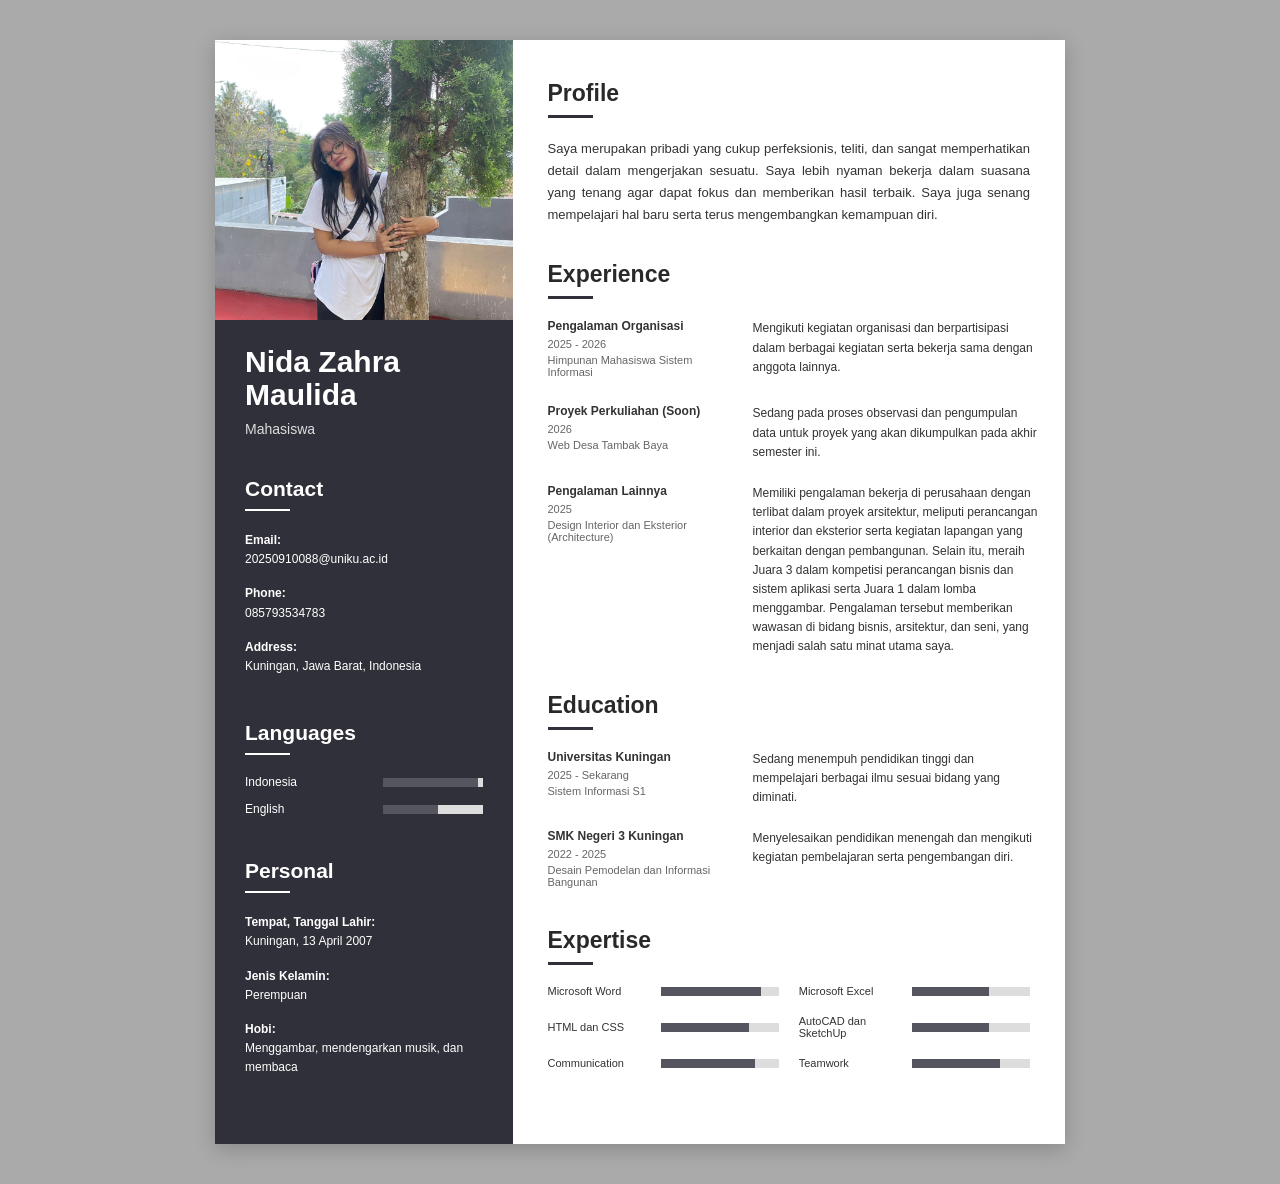
==== TUGAS/TUGAS_WEB DESAIN_NIDAZM_20250910088/CV_BiodataDiri/index.html @ cea7f36b "Menambahkan Modul 1, Modul 2, dan Tugas Web Desain" ====
<!DOCTYPE html>
<html lang="id">
<head>
    <meta charset="UTF-8">
    <meta name="viewport" content="width=device-width, initial-scale=1.0">
    <title>CV Biodata Diri</title>
    <link rel="stylesheet" href="style.css">
</head>
<body>

    <div class="cv-container">

        <!-- KOLOM KIRI -->
        <aside class="sidebar">

            <img src="images/NIDA.jpeg" 
            alt="Foto Profil" 
            class="profile-photo">

            <div class="identity">
                <h1>Nida Zahra Maulida</h1>
                <p class="job-title">Mahasiswa</p>
            </div>

            <!-- Kontak -->
            <section class="side-section">
                <h2>Contact</h2>
                <div class="line"></div>

                <p><strong>Email:</strong><br>
                20250910088@uniku.ac.id</p>

                <p><strong>Phone:</strong><br>
                085793534783</p>

                <p><strong>Address:</strong><br>
                Kuningan, Jawa Barat, Indonesia</p>
            </section>

            <!-- Bahasa -->
            <section class="side-section">
                <h2>Languages</h2>
                <div class="line"></div>

                <div class="skill-bar">
                    <span>Indonesia</span>
                    <div class="bar">
                        <div class="fill indonesia"></div>
                    </div>
                </div>

                <div class="skill-bar">
                    <span>English</span>
                    <div class="bar">
                        <div class="fill english"></div>
                    </div>
                </div>
            </section>

            <!-- Informasi tambahan -->
            <section class="side-section">
                <h2>Personal</h2>
                <div class="line"></div>

                <p><strong>Tempat, Tanggal Lahir:</strong><br>
                Kuningan, 13 April 2007</p>

                <p><strong>Jenis Kelamin:</strong><br>
                Perempuan</p>

                <p><strong>Hobi:</strong><br>
                Menggambar, mendengarkan musik, dan membaca</p>
            </section>

        </aside>


        <!-- KOLOM KANAN -->
        <main class="content">

            <!-- Profil -->
            <section class="content-section">
                <h2>Profile</h2>
                <div class="underline"></div>

                <p>
                    Saya merupakan pribadi yang cukup perfeksionis,
                    teliti, dan sangat memperhatikan detail dalam
                    mengerjakan sesuatu. Saya lebih nyaman bekerja
                    dalam suasana yang tenang agar dapat fokus dan
                    memberikan hasil terbaik. Saya juga senang
                    mempelajari hal baru serta terus mengembangkan
                    kemampuan diri.
                </p>
            </section>


            <!-- Pengalaman -->
            <section class="content-section">
                <h2>Experience</h2>
                <div class="underline"></div>

                <div class="experience-item">
                    <div class="item-title">
                        <strong>Pengalaman Organisasi</strong>
                        <span>2025 - 2026</span>
                        <small>Himpunan Mahasiswa Sistem Informasi</small>
                    </div>

                    <p>
                        Mengikuti kegiatan organisasi dan berpartisipasi
                        dalam berbagai kegiatan serta bekerja sama
                        dengan anggota lainnya.
                    </p>
                </div>

                <div class="experience-item">
                    <div class="item-title">
                        <strong>Proyek Perkuliahan (Soon)</strong>
                        <span>2026</span>
                        <small>Web Desa Tambak Baya</small>
                    </div>

                    <p>
                        Sedang pada proses observasi dan pengumpulan data untuk proyek yang akan dikumpulkan pada akhir semester ini.
                    </p>
                </div>

                <div class="experience-item">
                    <div class="item-title">
                        <strong>Pengalaman Lainnya</strong>
                        <span>2025</span>
                        <small>Design Interior dan Eksterior (Architecture)</small>
                    </div>

                    <p>
                        Memiliki pengalaman bekerja di perusahaan dengan terlibat dalam proyek arsitektur, meliputi perancangan interior dan eksterior serta kegiatan lapangan yang berkaitan dengan pembangunan. Selain itu, meraih Juara 3 dalam kompetisi perancangan bisnis dan sistem aplikasi serta Juara 1 dalam lomba menggambar. Pengalaman tersebut memberikan wawasan di bidang bisnis, arsitektur, dan seni, yang menjadi salah satu minat utama saya. 
                    </p>
                </div>
            </section>


            <!-- Pendidikan -->
            <section class="content-section">
                <h2>Education</h2>
                <div class="underline"></div>

                <div class="education-item">
                    <div>
                        <strong>Universitas Kuningan</strong>
                        <span>2025 - Sekarang</span>
                        <small>Sistem Informasi S1</small>
                    </div>

                    <p>
                        Sedang menempuh pendidikan tinggi dan
                        mempelajari berbagai ilmu sesuai bidang
                        yang diminati.
                    </p>
                </div>

                <div class="education-item">
                    <div>
                        <strong>SMK Negeri 3 Kuningan</strong>
                        <span>2022 - 2025</span>
                        <small>Desain Pemodelan dan Informasi Bangunan</small>
                    </div>

                    <p>
                        Menyelesaikan pendidikan menengah dan
                        mengikuti kegiatan pembelajaran serta
                        pengembangan diri.
                    </p>
                </div>
            </section>


            <!-- Keahlian -->
            <section class="content-section">
                <h2>Expertise</h2>
                <div class="underline"></div>

                <div class="expertise-grid">

                    <div class="expertise-item">
                        <span>Microsoft Word</span>
                        <div class="bar">
                            <div class="fill word"></div>
                        </div>
                    </div>

                    <div class="expertise-item">
                        <span>Microsoft Excel</span>
                        <div class="bar">
                            <div class="fill excel"></div>
                        </div>
                    </div>

                    <div class="expertise-item">
                        <span>HTML dan CSS</span>
                        <div class="bar">
                            <div class="fill html"></div>
                        </div>
                    </div>

                    <div class="expertise-item">
                        <span>AutoCAD dan SketchUp</span>
                        <div class="bar">
                            <div class="fill css"></div>
                        </div>
                    </div>

                    <div class="expertise-item">
                        <span>Communication</span>
                        <div class="bar">
                            <div class="fill communication"></div>
                        </div>
                    </div>

                    <div class="expertise-item">
                        <span>Teamwork</span>
                        <div class="bar">
                            <div class="fill teamwork"></div>
                        </div>
                    </div>

                </div>
            </section>

        </main>

    </div>

</body>
</html>
---- TUGAS/TUGAS_WEB DESAIN_NIDAZM_20250910088/CV_BiodataDiri/style.css ----
/* Pengaturan dasar */
* {
    margin: 0;
    padding: 0;
    box-sizing: border-box;
}

body {
    font-family: Arial, sans-serif;
    background-color: #aaaaaa;
    color: #333333;
    padding: 40px 15px;
}

/* Kotak utama CV */
.cv-container {
    width: 850px;
    max-width: 100%;
    margin: auto;
    background-color: white;
    display: flex;
    box-shadow: 0 5px 20px rgba(0, 0, 0, 0.2);
}

/* Kolom kiri */
.sidebar {
    width: 35%;
    background-color: #30303a;
    color: white;
    padding-bottom: 30px;
}

.profile-photo {
    width: 100%;
    height: 280px;
    object-fit: cover;
    display: block;
}

.identity {
    padding: 25px 30px;
}

.identity h1 {
    font-size: 30px;
    line-height: 1.1;
    margin-bottom: 10px;
}

.job-title {
    font-size: 14px;
    color: #dddddd;
}

/* Bagian sidebar */
.side-section {
    padding: 15px 30px;
}

.side-section h2 {
    font-size: 21px;
    margin-bottom: 8px;
}

.line {
    width: 45px;
    height: 2px;
    background-color: white;
    margin-bottom: 20px;
}

.side-section p {
    font-size: 12px;
    line-height: 1.6;
    margin-bottom: 15px;
}

/* Bar kemampuan */
.skill-bar {
    display: flex;
    align-items: center;
    justify-content: space-between;
    margin-bottom: 13px;
    font-size: 12px;
    gap: 10px;
}

.bar {
    width: 100px;
    height: 9px;
    background-color: #dddddd;
}

.fill {
    height: 100%;
    background-color: #55555f;
}

.indonesia {
    width: 95%;
}

.english {
    width: 55%;
}

/* Kolom kanan */
.content {
    width: 65%;
    padding: 40px 35px;
}

.content-section {
    margin-bottom: 35px;
}

.content-section h2 {
    font-size: 23px;
    color: #292929;
    margin-bottom: 8px;
}

.underline {
    width: 45px;
    height: 3px;
    background-color: #30303a;
    margin-bottom: 20px;
}

.content-section > p {
    font-size: 13px;
    line-height: 1.7;
    text-align: justify;
}

/* Pengalaman */
.experience-item,
.education-item {
    display: grid;
    grid-template-columns: 40% 60%;
    gap: 12px;
    margin-bottom: 22px;
}

.item-title strong,
.education-item strong {
    display: block;
    font-size: 12px;
    margin-bottom: 5px;
}

.item-title span,
.education-item span,
.item-title small,
.education-item small {
    display: block;
    font-size: 11px;
    color: #666666;
    margin-bottom: 4px;
}

.experience-item p,
.education-item p {
    font-size: 12px;
    line-height: 1.6;
}

/* Keahlian */
.expertise-grid {
    display: grid;
    grid-template-columns: 1fr 1fr;
    gap: 18px 20px;
}

.expertise-item {
    display: flex;
    align-items: center;
    gap: 8px;
    font-size: 11px;
}

.expertise-item span {
    width: 105px;
}

.expertise-item .bar {
    flex: 1;
    min-width: 35px;
}

/* Ukuran kemampuan */
.word {
    width: 85%;
}

.excel {
    width: 65%;
}

.html {
    width: 75%;
}

.css {
    width: 65%;
}

.communication {
    width: 80%;
}

.teamwork {
    width: 75%;
}

/* Tampilan HP */
@media screen and (max-width: 650px) {
    body {
        padding: 15px;
    }

    .cv-container {
        flex-direction: column;
    }

    .sidebar,
    .content {
        width: 100%;
    }

    .profile-photo {
        height: 300px;
    }

    .content {
        padding: 30px 25px;
    }

    .experience-item,
    .education-item {
        grid-template-columns: 1fr;
        gap: 5px;
    }
}

@media print {
    body {
        background-color: white;
        padding: 0;
    }

    .cv-container {
        width: 100%;
        box-shadow: none;
    }
}
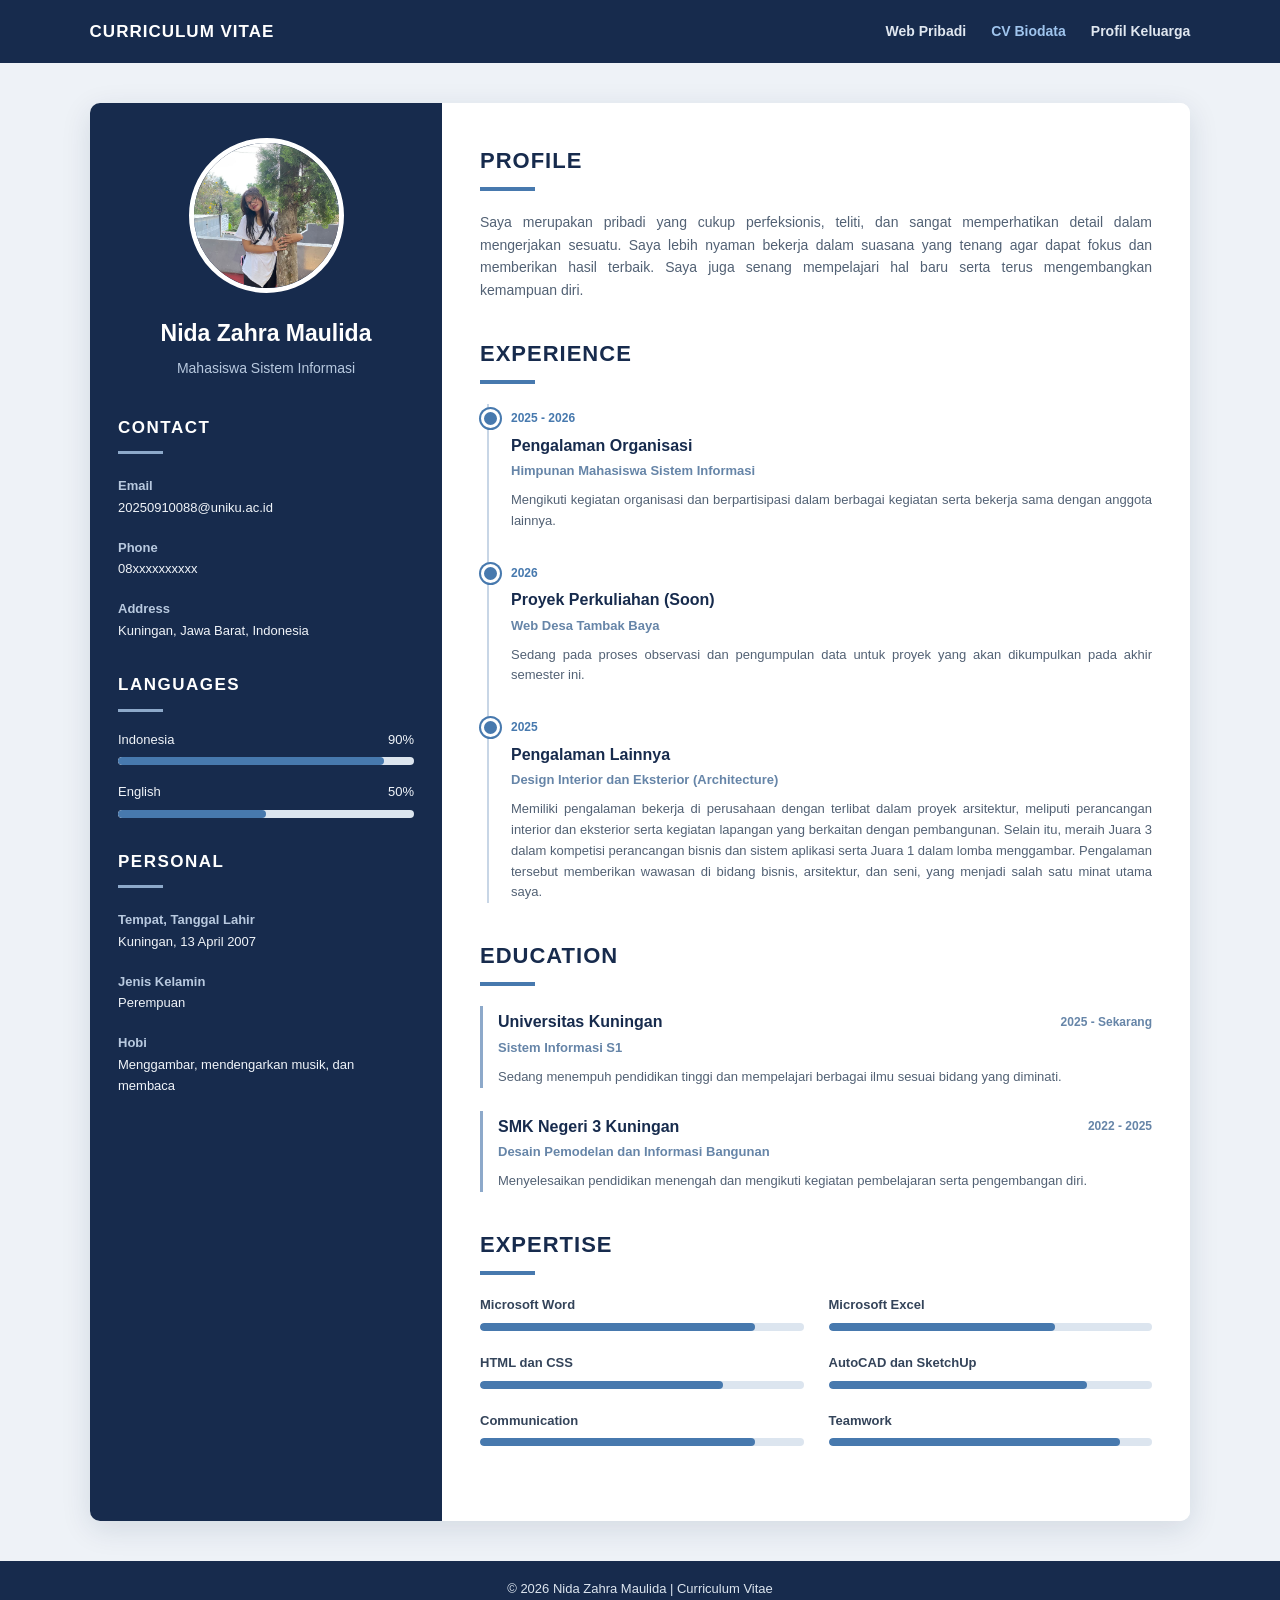
==== commit 2b2e7244: "Memperbarui CV dan Profil Keluarga serta menambahkan Web Profile" ====
--- a/TUGAS/TUGAS_WEB DESAIN_NIDAZM_20250910088/CV_BiodataDiri/index.html
+++ b/TUGAS/TUGAS_WEB DESAIN_NIDAZM_20250910088/CV_BiodataDiri/index.html
@@ -1,87 +1,117 @@
-
 <!DOCTYPE html>
 <html lang="id">
 <head>
     <meta charset="UTF-8">
     <meta name="viewport" content="width=device-width, initial-scale=1.0">
-    <title>CV Biodata Diri</title>
+    <title>CV - Nida Zahra Maulida</title>
     <link rel="stylesheet" href="style.css">
 </head>
+
 <body>
 
+    <!-- NAVIGASI -->
+    <nav class="navbar">
+        <div class="nav-logo">CURRICULUM VITAE</div>
+
+        <div class="nav-links">
+            <a href="../../Tugas_Web_Profile/profile.html">Web Pribadi</a>
+            <a href="index.html" class="active">CV Biodata</a>
+            <a href="../Profil_Keluarga/index.html">Profil Keluarga</a>
+        </div>
+    </nav>
+
+    <!-- CONTAINER CV -->
     <div class="cv-container">
 
-        <!-- KOLOM KIRI -->
+        <!-- SIDEBAR KIRI -->
         <aside class="sidebar">
 
-            <img src="images/NIDA.jpeg" 
-            alt="Foto Profil" 
-            class="profile-photo">
-
-            <div class="identity">
+            <div class="profile">
+                <img src="images/NIDA.jpeg" alt="Foto Nida Zahra Maulida">
+
                 <h1>Nida Zahra Maulida</h1>
-                <p class="job-title">Mahasiswa</p>
+                <p>Mahasiswa Sistem Informasi</p>
             </div>
 
-            <!-- Kontak -->
+            <!-- CONTACT -->
             <section class="side-section">
-                <h2>Contact</h2>
+                <h2>CONTACT</h2>
+
                 <div class="line"></div>
 
-                <p><strong>Email:</strong><br>
-                20250910088@uniku.ac.id</p>
-
-                <p><strong>Phone:</strong><br>
-                085793534783</p>
-
-                <p><strong>Address:</strong><br>
-                Kuningan, Jawa Barat, Indonesia</p>
-            </section>
-
-            <!-- Bahasa -->
+                <div class="contact-item">
+                    <strong>Email</strong>
+                    <p>20250910088@uniku.ac.id</p>
+                </div>
+
+                <div class="contact-item">
+                    <strong>Phone</strong>
+                    <p>08xxxxxxxxxx</p>
+                </div>
+
+                <div class="contact-item">
+                    <strong>Address</strong>
+                    <p>Kuningan, Jawa Barat, Indonesia</p>
+                </div>
+            </section>
+
+            <!-- LANGUAGES -->
             <section class="side-section">
-                <h2>Languages</h2>
+                <h2>LANGUAGES</h2>
+
                 <div class="line"></div>
 
-                <div class="skill-bar">
-                    <span>Indonesia</span>
+                <div class="skill">
+                    <div class="skill-info">
+                        <span>Indonesia</span>
+                        <span>90%</span>
+                    </div>
                     <div class="bar">
                         <div class="fill indonesia"></div>
                     </div>
                 </div>
 
-                <div class="skill-bar">
-                    <span>English</span>
+                <div class="skill">
+                    <div class="skill-info">
+                        <span>English</span>
+                        <span>50%</span>
+                    </div>
                     <div class="bar">
                         <div class="fill english"></div>
                     </div>
                 </div>
             </section>
 
-            <!-- Informasi tambahan -->
+            <!-- PERSONAL -->
             <section class="side-section">
-                <h2>Personal</h2>
+                <h2>PERSONAL</h2>
+
                 <div class="line"></div>
 
-                <p><strong>Tempat, Tanggal Lahir:</strong><br>
-                Kuningan, 13 April 2007</p>
-
-                <p><strong>Jenis Kelamin:</strong><br>
-                Perempuan</p>
-
-                <p><strong>Hobi:</strong><br>
-                Menggambar, mendengarkan musik, dan membaca</p>
+                <div class="contact-item">
+                    <strong>Tempat, Tanggal Lahir</strong>
+                    <p>Kuningan, 13 April 2007</p>
+                </div>
+
+                <div class="contact-item">
+                    <strong>Jenis Kelamin</strong>
+                    <p>Perempuan</p>
+                </div>
+
+                <div class="contact-item">
+                    <strong>Hobi</strong>
+                    <p>Menggambar, mendengarkan musik, dan membaca</p>
+                </div>
             </section>
 
         </aside>
 
-
-        <!-- KOLOM KANAN -->
+        <!-- KONTEN KANAN -->
         <main class="content">
 
-            <!-- Profil -->
-            <section class="content-section">
-                <h2>Profile</h2>
+            <!-- PROFILE -->
+            <section class="content-section">
+                <h2>PROFILE</h2>
                 <div class="underline"></div>
 
                 <p>
@@ -95,63 +125,68 @@
                 </p>
             </section>
 
-
-            <!-- Pengalaman -->
-            <section class="content-section">
-                <h2>Experience</h2>
-                <div class="underline"></div>
-
-                <div class="experience-item">
-                    <div class="item-title">
-                        <strong>Pengalaman Organisasi</strong>
-                        <span>2025 - 2026</span>
-                        <small>Himpunan Mahasiswa Sistem Informasi</small>
-                    </div>
-
-                    <p>
-                        Mengikuti kegiatan organisasi dan berpartisipasi
-                        dalam berbagai kegiatan serta bekerja sama
-                        dengan anggota lainnya.
-                    </p>
-                </div>
-
-                <div class="experience-item">
-                    <div class="item-title">
-                        <strong>Proyek Perkuliahan (Soon)</strong>
-                        <span>2026</span>
-                        <small>Web Desa Tambak Baya</small>
-                    </div>
-
-                    <p>
-                        Sedang pada proses observasi dan pengumpulan data untuk proyek yang akan dikumpulkan pada akhir semester ini.
-                    </p>
-                </div>
-
-                <div class="experience-item">
-                    <div class="item-title">
-                        <strong>Pengalaman Lainnya</strong>
-                        <span>2025</span>
-                        <small>Design Interior dan Eksterior (Architecture)</small>
-                    </div>
-
-                    <p>
-                        Memiliki pengalaman bekerja di perusahaan dengan terlibat dalam proyek arsitektur, meliputi perancangan interior dan eksterior serta kegiatan lapangan yang berkaitan dengan pembangunan. Selain itu, meraih Juara 3 dalam kompetisi perancangan bisnis dan sistem aplikasi serta Juara 1 dalam lomba menggambar. Pengalaman tersebut memberikan wawasan di bidang bisnis, arsitektur, dan seni, yang menjadi salah satu minat utama saya. 
-                    </p>
-                </div>
-            </section>
-
-
-            <!-- Pendidikan -->
-            <section class="content-section">
-                <h2>Education</h2>
+            <!-- EXPERIENCE -->
+            <section class="content-section">
+                <h2>EXPERIENCE</h2>
+                <div class="underline"></div>
+
+                <div class="timeline">
+
+                    <div class="timeline-item">
+                        <span class="date">2025 - 2026</span>
+                        <h3>Pengalaman Organisasi</h3>
+                        <h4>Himpunan Mahasiswa Sistem Informasi</h4>
+                        <p>
+                            Mengikuti kegiatan organisasi dan berpartisipasi
+                            dalam berbagai kegiatan serta bekerja sama
+                            dengan anggota lainnya.
+                        </p>
+                    </div>
+
+                    <div class="timeline-item">
+                        <span class="date">2026</span>
+                        <h3>Proyek Perkuliahan (Soon)</h3>
+                        <h4>Web Desa Tambak Baya</h4>
+                        <p>
+                            Sedang pada proses observasi dan pengumpulan
+                            data untuk proyek yang akan dikumpulkan pada
+                            akhir semester ini.
+                        </p>
+                    </div>
+
+                    <div class="timeline-item">
+                        <span class="date">2025</span>
+                        <h3>Pengalaman Lainnya</h3>
+                        <h4>Design Interior dan Eksterior (Architecture)</h4>
+                        <p>
+                            Memiliki pengalaman bekerja di perusahaan
+                            dengan terlibat dalam proyek arsitektur,
+                            meliputi perancangan interior dan eksterior
+                            serta kegiatan lapangan yang berkaitan dengan
+                            pembangunan. Selain itu, meraih Juara 3 dalam
+                            kompetisi perancangan bisnis dan sistem aplikasi
+                            serta Juara 1 dalam lomba menggambar.
+                            Pengalaman tersebut memberikan wawasan di
+                            bidang bisnis, arsitektur, dan seni, yang
+                            menjadi salah satu minat utama saya.
+                        </p>
+                    </div>
+
+                </div>
+            </section>
+
+            <!-- EDUCATION -->
+            <section class="content-section">
+                <h2>EDUCATION</h2>
                 <div class="underline"></div>
 
                 <div class="education-item">
-                    <div>
-                        <strong>Universitas Kuningan</strong>
+                    <div class="education-heading">
+                        <h3>Universitas Kuningan</h3>
                         <span>2025 - Sekarang</span>
-                        <small>Sistem Informasi S1</small>
-                    </div>
+                    </div>
+
+                    <h4>Sistem Informasi S1</h4>
 
                     <p>
                         Sedang menempuh pendidikan tinggi dan
@@ -161,11 +196,12 @@
                 </div>
 
                 <div class="education-item">
-                    <div>
-                        <strong>SMK Negeri 3 Kuningan</strong>
+                    <div class="education-heading">
+                        <h3>SMK Negeri 3 Kuningan</h3>
                         <span>2022 - 2025</span>
-                        <small>Desain Pemodelan dan Informasi Bangunan</small>
-                    </div>
+                    </div>
+
+                    <h4>Desain Pemodelan dan Informasi Bangunan</h4>
 
                     <p>
                         Menyelesaikan pendidikan menengah dan
@@ -175,51 +211,62 @@
                 </div>
             </section>
 
-
-            <!-- Keahlian -->
-            <section class="content-section">
-                <h2>Expertise</h2>
+            <!-- EXPERTISE -->
+            <section class="content-section">
+                <h2>EXPERTISE</h2>
                 <div class="underline"></div>
 
                 <div class="expertise-grid">
 
                     <div class="expertise-item">
-                        <span>Microsoft Word</span>
+                        <div class="skill-info">
+                            <span>Microsoft Word</span>
+                        </div>
                         <div class="bar">
                             <div class="fill word"></div>
                         </div>
                     </div>
 
                     <div class="expertise-item">
-                        <span>Microsoft Excel</span>
+                        <div class="skill-info">
+                            <span>Microsoft Excel</span>
+                        </div>
                         <div class="bar">
                             <div class="fill excel"></div>
                         </div>
                     </div>
 
                     <div class="expertise-item">
-                        <span>HTML dan CSS</span>
+                        <div class="skill-info">
+                            <span>HTML dan CSS</span>
+                        </div>
                         <div class="bar">
                             <div class="fill html"></div>
                         </div>
                     </div>
 
                     <div class="expertise-item">
-                        <span>AutoCAD dan SketchUp</span>
-                        <div class="bar">
-                            <div class="fill css"></div>
-                        </div>
-                    </div>
-
-                    <div class="expertise-item">
-                        <span>Communication</span>
+                        <div class="skill-info">
+                            <span>AutoCAD dan SketchUp</span>
+                        </div>
+                        <div class="bar">
+                            <div class="fill autocad"></div>
+                        </div>
+                    </div>
+
+                    <div class="expertise-item">
+                        <div class="skill-info">
+                            <span>Communication</span>
+                        </div>
                         <div class="bar">
                             <div class="fill communication"></div>
                         </div>
                     </div>
 
                     <div class="expertise-item">
-                        <span>Teamwork</span>
+                        <div class="skill-info">
+                            <span>Teamwork</span>
+                        </div>
                         <div class="bar">
                             <div class="fill teamwork"></div>
                         </div>
@@ -232,5 +279,10 @@
 
     </div>
 
+    <!-- FOOTER -->
+    <footer>
+        <p>&copy; 2026 Nida Zahra Maulida | Curriculum Vitae</p>
+    </footer>
+
 </body>
-</html>
+</html>
--- a/TUGAS/TUGAS_WEB DESAIN_NIDAZM_20250910088/CV_BiodataDiri/style.css
+++ b/TUGAS/TUGAS_WEB DESAIN_NIDAZM_20250910088/CV_BiodataDiri/style.css
@@ -1,5 +1,5 @@
 
-/* Pengaturan dasar */
+/* RESET */
 * {
     margin: 0;
     padding: 0;
@@ -7,108 +7,168 @@
 }
 
 body {
-    font-family: Arial, sans-serif;
-    background-color: #aaaaaa;
-    color: #333333;
-    padding: 40px 15px;
-}
-
-/* Kotak utama CV */
+    font-family: Arial, Helvetica, sans-serif;
+    background: #eef2f7;
+    color: #263445;
+    line-height: 1.6;
+}
+
+/* NAVBAR */
+.navbar {
+    background: #172b4d;
+    padding: 18px 7%;
+    display: flex;
+    justify-content: space-between;
+    align-items: center;
+    flex-wrap: wrap;
+    gap: 15px;
+}
+
+.nav-logo {
+    color: white;
+    font-size: 17px;
+    font-weight: bold;
+    letter-spacing: 1px;
+}
+
+.nav-links {
+    display: flex;
+    gap: 25px;
+    flex-wrap: wrap;
+}
+
+.nav-links a {
+    color: #e0e7f0;
+    text-decoration: none;
+    font-size: 14px;
+    font-weight: 600;
+    transition: 0.3s;
+}
+
+.nav-links a:hover,
+.nav-links a.active {
+    color: #9fc4ed;
+}
+
+/* CV CONTAINER */
 .cv-container {
-    width: 850px;
-    max-width: 100%;
-    margin: auto;
-    background-color: white;
-    display: flex;
-    box-shadow: 0 5px 20px rgba(0, 0, 0, 0.2);
-}
-
-/* Kolom kiri */
+    max-width: 1100px;
+    margin: 40px auto;
+    display: grid;
+    grid-template-columns: 32% 68%;
+    background: white;
+    box-shadow: 0 8px 30px rgba(20, 40, 70, 0.12);
+    border-radius: 10px;
+    overflow: hidden;
+}
+
+/* SIDEBAR */
 .sidebar {
-    width: 35%;
-    background-color: #30303a;
+    background: #172b4d;
     color: white;
-    padding-bottom: 30px;
-}
-
-.profile-photo {
-    width: 100%;
-    height: 280px;
+    padding: 35px 28px;
+}
+
+.profile {
+    text-align: center;
+    margin-bottom: 35px;
+}
+
+.profile img {
+    width: 155px;
+    height: 155px;
     object-fit: cover;
-    display: block;
-}
-
-.identity {
-    padding: 25px 30px;
-}
-
-.identity h1 {
-    font-size: 30px;
-    line-height: 1.1;
-    margin-bottom: 10px;
-}
-
-.job-title {
+    border-radius: 50%;
+    border: 5px solid white;
+    margin-bottom: 18px;
+}
+
+.profile h1 {
+    font-size: 23px;
+    line-height: 1.3;
+    margin-bottom: 8px;
+}
+
+.profile p {
+    color: #b8c9df;
     font-size: 14px;
-    color: #dddddd;
-}
-
-/* Bagian sidebar */
+}
+
+/* SIDEBAR SECTION */
 .side-section {
-    padding: 15px 30px;
+    margin-bottom: 30px;
 }
 
 .side-section h2 {
-    font-size: 21px;
-    margin-bottom: 8px;
+    font-size: 17px;
+    letter-spacing: 1.5px;
 }
 
 .line {
     width: 45px;
-    height: 2px;
-    background-color: white;
-    margin-bottom: 20px;
-}
-
-.side-section p {
-    font-size: 12px;
-    line-height: 1.6;
+    height: 3px;
+    background: #8da9ca;
+    margin: 10px 0 18px;
+}
+
+.contact-item {
     margin-bottom: 15px;
 }
 
-/* Bar kemampuan */
-.skill-bar {
+.contact-item strong {
+    font-size: 13px;
+    color: #b8c9df;
+}
+
+.contact-item p {
+    font-size: 13px;
+    color: #f0f4f9;
+    overflow-wrap: anywhere;
+}
+
+/* SKILL BAR */
+.skill {
+    margin-bottom: 17px;
+}
+
+.skill-info {
     display: flex;
-    align-items: center;
     justify-content: space-between;
-    margin-bottom: 13px;
-    font-size: 12px;
     gap: 10px;
+    font-size: 13px;
+    margin-bottom: 7px;
+}
+
+.sidebar .skill-info {
+    color: #f0f4f9;
 }
 
 .bar {
-    width: 100px;
-    height: 9px;
-    background-color: #dddddd;
+    width: 100%;
+    height: 8px;
+    background: #dce5ef;
+    border-radius: 10px;
+    overflow: hidden;
 }
 
 .fill {
     height: 100%;
-    background-color: #55555f;
+    background: #4779ae;
+    border-radius: 10px;
 }
 
 .indonesia {
-    width: 95%;
+    width: 90%;
 }
 
 .english {
-    width: 55%;
-}
-
-/* Kolom kanan */
+    width: 50%;
+}
+
+/* MAIN CONTENT */
 .content {
-    width: 65%;
-    padding: 40px 35px;
+    padding: 40px 38px;
+    background: white;
 }
 
 .content-section {
@@ -116,142 +176,190 @@
 }
 
 .content-section h2 {
-    font-size: 23px;
-    color: #292929;
+    color: #172b4d;
+    font-size: 22px;
+    letter-spacing: 1px;
+}
+
+.underline {
+    width: 55px;
+    height: 4px;
+    background: #4779ae;
+    margin: 9px 0 20px;
+}
+
+.content-section > p {
+    color: #526174;
+    font-size: 14px;
+    text-align: justify;
+}
+
+/* EXPERIENCE TIMELINE */
+.timeline {
+    border-left: 2px solid #c8d6e6;
+    padding-left: 22px;
+    margin-left: 7px;
+}
+
+.timeline-item {
+    position: relative;
+    margin-bottom: 27px;
+}
+
+.timeline-item::before {
+    content: "";
+    position: absolute;
+    left: -30px;
+    top: 5px;
+    width: 13px;
+    height: 13px;
+    background: #4779ae;
+    border: 3px solid white;
+    border-radius: 50%;
+    box-shadow: 0 0 0 2px #4779ae;
+}
+
+.date {
+    color: #4779ae;
+    font-size: 12px;
+    font-weight: bold;
+}
+
+.timeline-item h3,
+.education-heading h3 {
+    color: #172b4d;
+    font-size: 16px;
+    margin: 3px 0;
+}
+
+.timeline-item h4,
+.education-item h4 {
+    color: #6685a8;
+    font-size: 13px;
+    font-weight: 600;
     margin-bottom: 8px;
 }
 
-.underline {
-    width: 45px;
-    height: 3px;
-    background-color: #30303a;
-    margin-bottom: 20px;
-}
-
-.content-section > p {
-    font-size: 13px;
-    line-height: 1.7;
+.timeline-item p,
+.education-item p {
+    color: #526174;
+    font-size: 13px;
     text-align: justify;
 }
 
-/* Pengalaman */
-.experience-item,
+/* EDUCATION */
 .education-item {
-    display: grid;
-    grid-template-columns: 40% 60%;
-    gap: 12px;
-    margin-bottom: 22px;
-}
-
-.item-title strong,
-.education-item strong {
-    display: block;
+    margin-bottom: 23px;
+    padding-left: 15px;
+    border-left: 3px solid #8da9ca;
+}
+
+.education-heading {
+    display: flex;
+    justify-content: space-between;
+    align-items: center;
+    gap: 10px;
+    flex-wrap: wrap;
+}
+
+.education-heading span {
+    color: #6685a8;
     font-size: 12px;
-    margin-bottom: 5px;
-}
-
-.item-title span,
-.education-item span,
-.item-title small,
-.education-item small {
-    display: block;
-    font-size: 11px;
-    color: #666666;
-    margin-bottom: 4px;
-}
-
-.experience-item p,
-.education-item p {
-    font-size: 12px;
-    line-height: 1.6;
-}
-
-/* Keahlian */
+    font-weight: bold;
+}
+
+/* EXPERTISE */
 .expertise-grid {
     display: grid;
     grid-template-columns: 1fr 1fr;
-    gap: 18px 20px;
-}
-
-.expertise-item {
-    display: flex;
-    align-items: center;
-    gap: 8px;
-    font-size: 11px;
-}
-
-.expertise-item span {
-    width: 105px;
-}
-
-.expertise-item .bar {
-    flex: 1;
-    min-width: 35px;
-}
-
-/* Ukuran kemampuan */
+    gap: 22px 25px;
+}
+
+.expertise-item .skill-info {
+    color: #34445a;
+    font-weight: 600;
+}
+
+/* EXPERTISE LEVEL */
 .word {
     width: 85%;
 }
 
 .excel {
-    width: 65%;
+    width: 70%;
 }
 
 .html {
     width: 75%;
 }
 
-.css {
-    width: 65%;
+.autocad {
+    width: 80%;
 }
 
 .communication {
-    width: 80%;
+    width: 85%;
 }
 
 .teamwork {
-    width: 75%;
-}
-
-/* Tampilan HP */
-@media screen and (max-width: 650px) {
-    body {
-        padding: 15px;
+    width: 90%;
+}
+
+/* FOOTER */
+footer {
+    background: #172b4d;
+    color: #dce5ef;
+    text-align: center;
+    padding: 18px;
+    font-size: 13px;
+}
+
+/* RESPONSIVE */
+@media (max-width: 768px) {
+
+    .navbar {
+        justify-content: center;
+        text-align: center;
+    }
+
+    .nav-links {
+        justify-content: center;
+        gap: 15px;
     }
 
     .cv-container {
-        flex-direction: column;
-    }
-
-    .sidebar,
-    .content {
-        width: 100%;
-    }
-
-    .profile-photo {
-        height: 300px;
+        grid-template-columns: 1fr;
+        margin: 20px;
+    }
+
+    .sidebar {
+        padding: 30px;
     }
 
     .content {
         padding: 30px 25px;
     }
 
-    .experience-item,
-    .education-item {
+    .expertise-grid {
         grid-template-columns: 1fr;
-        gap: 5px;
-    }
-}
-
-@media print {
-    body {
-        background-color: white;
-        padding: 0;
-    }
-
-    .cv-container {
-        width: 100%;
-        box-shadow: none;
-    }
-}
+    }
+}
+
+@media (max-width: 450px) {
+
+    .nav-logo {
+        font-size: 15px;
+    }
+
+    .nav-links a {
+        font-size: 12px;
+    }
+
+    .profile h1 {
+        font-size: 21px;
+    }
+
+    .content-section h2 {
+        font-size: 19px;
+    }
+}
